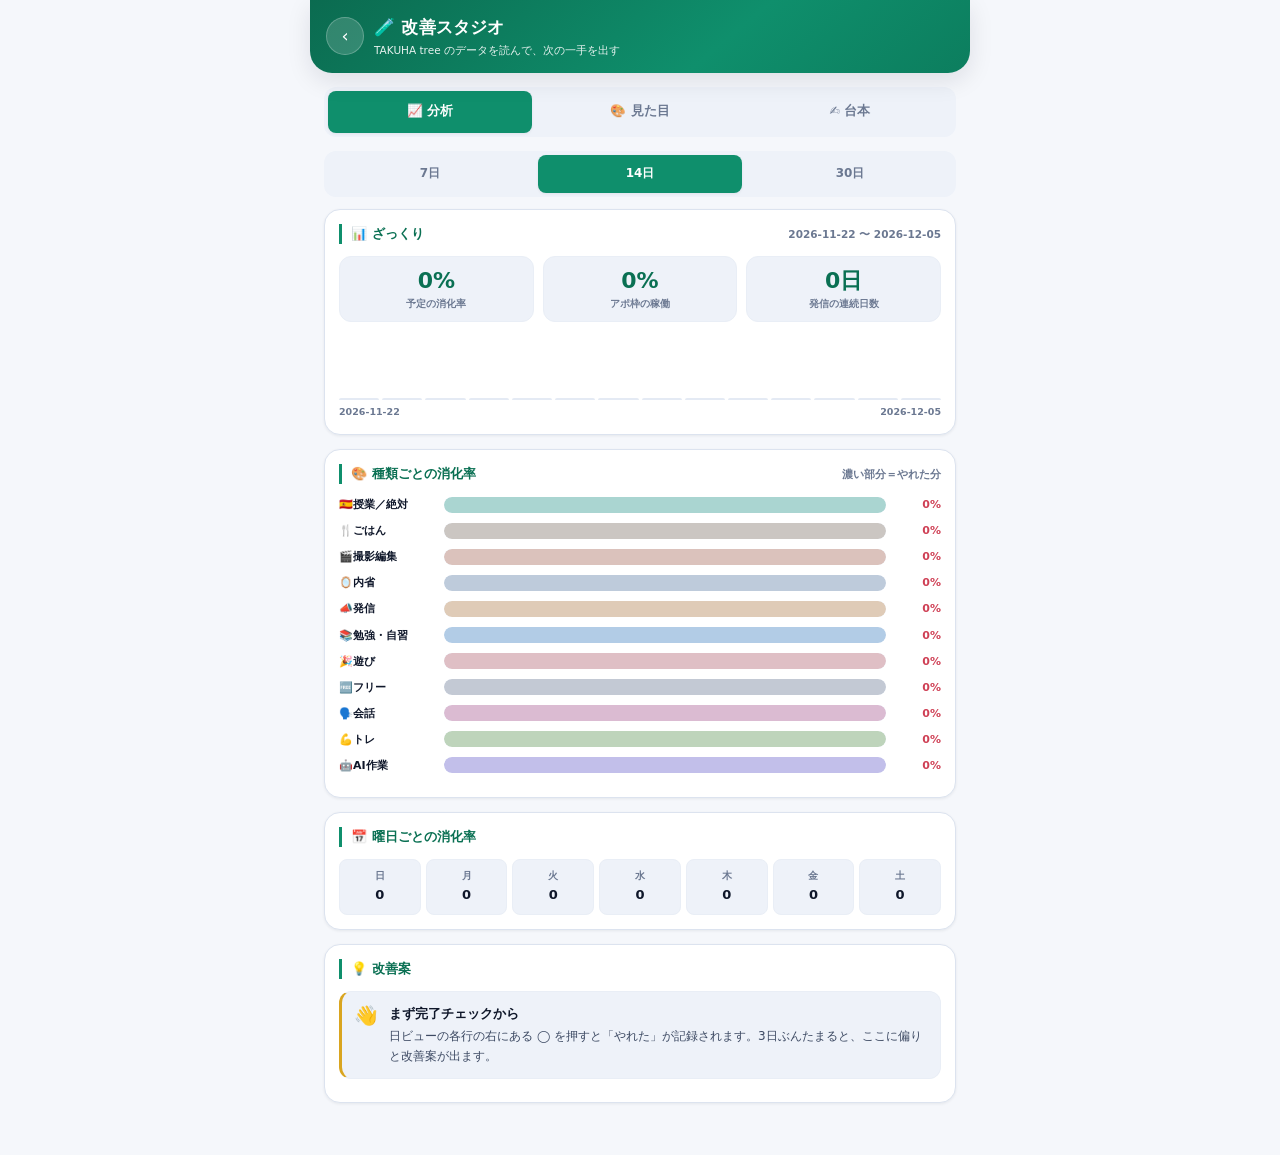
==== studio/index.html @ 6a816a28 "feat: TAKUHA tree を刷新し、改善スタジオを追加 見た目を今風にするのと合わせて、動いていなかった機能と、 以前からあった並び順のバグを直した。  本体: - ライト/ダーク自動切替 " ====
<!DOCTYPE html>
<html lang="ja">
<head>
<meta charset="UTF-8">
<meta name="viewport" content="width=device-width, initial-scale=1, viewport-fit=cover">
<meta name="theme-color" content="#0a0e17" media="(prefers-color-scheme:dark)">
<meta name="theme-color" content="#f6f8fb" media="(prefers-color-scheme:light)">
<meta name="apple-mobile-web-app-capable" content="yes">
<meta name="mobile-web-app-capable" content="yes">
<meta name="apple-mobile-web-app-title" content="tree Studio">
<link rel="apple-touch-icon" href="../icons/icon-180.png">
<link rel="icon" type="image/png" sizes="192x192" href="../icons/icon-192.png">
<title>改善スタジオ ｜ TAKUHA tree</title>
<link rel="stylesheet" href="../theme.css">
<style>
  .topbar{position:sticky;top:0;z-index:30;overflow:hidden;color:#fff;
    background:linear-gradient(140deg,var(--brand-deep) 0%,var(--brand) 62%,var(--brand-ink) 130%);
    padding:calc(var(--safe-t) + 14px) 16px 14px;
    border-bottom-left-radius:var(--r-xl);border-bottom-right-radius:var(--r-xl);
    box-shadow:var(--shadow-m)}
  .topbar .row{display:flex;align-items:center;gap:10px}
  .back{width:38px;height:38px;border-radius:var(--r-full);background:rgba(255,255,255,.16);
    border:1px solid rgba(255,255,255,.24);color:#fff;font-size:18px;text-decoration:none;
    display:flex;align-items:center;justify-content:center;flex:0 0 auto}
  .topbar h1{font-size:17px;font-weight:800;letter-spacing:.2px}
  .topbar .sub{font-size:10.5px;opacity:.9;margin-top:2px}

  .tabs{display:flex;gap:6px;background:var(--surface-2);padding:4px;border-radius:var(--r-md);
    margin:14px 14px 0}
  .tabs button{flex:1;height:42px;border-radius:var(--r-sm);color:var(--mut);
    font-size:12.5px;font-weight:800;transition:.15s var(--ease)}
  .tabs button.on{background:var(--brand);color:var(--brand-on);box-shadow:var(--shadow-s)}

  .pane{display:none;padding:14px}
  .pane.on{display:block;animation:fade .24s var(--ease)}
  @keyframes fade{from{opacity:0;transform:translateY(8px)}to{opacity:1;transform:none}}

  .card{background:var(--surface);border:1px solid var(--line);border-radius:var(--r-lg);
    padding:14px;margin-bottom:14px;box-shadow:var(--shadow-s)}
  .card h2{font-size:13px;color:var(--brand-ink);font-weight:800;display:flex;align-items:center;gap:7px;
    border-left:3px solid var(--brand);padding-left:9px;margin-bottom:12px}
  .card h2 .badge{margin-left:auto;font-size:10.5px;font-weight:700;color:var(--mut)}

  .seg{display:flex;gap:6px;background:var(--surface-2);padding:4px;border-radius:var(--r-md);margin-bottom:12px}
  .seg button{flex:1;height:38px;border-radius:var(--r-sm);color:var(--mut);font-size:12px;font-weight:800}
  .seg button.on{background:var(--brand);color:var(--brand-on);box-shadow:var(--shadow-s)}

  .kpis{display:grid;grid-template-columns:repeat(3,1fr);gap:9px}
  .kpi{background:var(--surface-2);border:1px solid var(--line-soft);border-radius:var(--r-md);
    padding:11px 9px;text-align:center}
  .kpi .v{font-size:22px;font-weight:800;color:var(--brand-ink);font-variant-numeric:tabular-nums;line-height:1.2}
  .kpi .l{font-size:9.5px;color:var(--mut);font-weight:700;margin-top:3px;line-height:1.4}

  .barrow{display:flex;align-items:center;gap:9px;margin-bottom:9px}
  .barrow .nm{flex:0 0 96px;font-size:11px;font-weight:800;white-space:nowrap;
    overflow:hidden;text-overflow:ellipsis}
  .barrow .tr{flex:1;height:16px;border-radius:var(--r-full);background:var(--surface-3);
    overflow:hidden;position:relative;min-width:0}
  .barrow .pl{position:absolute;inset:0;border-radius:var(--r-full);opacity:.28}
  .barrow .dn{position:absolute;left:0;top:0;bottom:0;border-radius:var(--r-full)}
  .barrow .pc{flex:0 0 46px;text-align:right;font-size:11px;font-weight:800;
    font-variant-numeric:tabular-nums;color:var(--ink-2)}
  .barrow.low .pc{color:var(--jp)}

  .spark{display:flex;align-items:flex-end;gap:3px;height:74px;margin-top:4px}
  .spark .col{flex:1;min-width:0;display:flex;flex-direction:column;justify-content:flex-end;height:100%}
  .spark .bar{width:100%;border-radius:3px 3px 0 0;background:var(--brand);min-height:2px}
  .spark .bar.zero{background:var(--surface-3)}
  .sparklab{display:flex;justify-content:space-between;font-size:9.5px;color:var(--mut);
    font-weight:700;margin-top:5px}

  .wdgrid{display:grid;grid-template-columns:repeat(7,1fr);gap:5px;text-align:center}
  .wdgrid .c{background:var(--surface-2);border:1px solid var(--line-soft);
    border-radius:var(--r-sm);padding:8px 2px}
  .wdgrid .c .d{font-size:10px;color:var(--mut);font-weight:800}
  .wdgrid .c .p{font-size:13px;font-weight:800;font-variant-numeric:tabular-nums;margin-top:2px}
  .wdgrid .c.low .p{color:var(--jp)}
  .wdgrid .c.hi .p{color:var(--brand-ink)}

  .sug{display:flex;gap:11px;padding:12px;border-radius:var(--r-md);background:var(--surface-2);
    border:1px solid var(--line-soft);margin-bottom:9px;border-left:3px solid var(--mut)}
  .sug.warn{border-left-color:var(--jp)}
  .sug.good{border-left-color:var(--brand)}
  .sug.info{border-left-color:var(--warn-line)}
  .sug .si{font-size:19px;line-height:1.2;flex:0 0 auto}
  .sug .st{display:block;font-size:13px;font-weight:800;margin-bottom:3px}
  .sug .sb{display:block;font-size:12px;color:var(--ink-2);line-height:1.65}

  .empty{text-align:center;color:var(--mut);font-size:12.5px;padding:26px 10px;line-height:1.9}

  .swatches{display:grid;grid-template-columns:repeat(3,1fr);gap:9px}
  .sw{border:1.5px solid var(--line);border-radius:var(--r-md);padding:10px 8px;
    background:var(--surface-2);text-align:center;transition:.14s var(--ease)}
  .sw.on{border-color:var(--brand);box-shadow:0 0 0 2px color-mix(in srgb,var(--brand) 35%,transparent)}
  .sw .dots{display:flex;justify-content:center;gap:4px;margin-bottom:7px}
  .sw .dot{width:15px;height:15px;border-radius:var(--r-full)}
  .sw .nm{font-size:10.5px;font-weight:800;color:var(--ink-2)}

  .pv{border:1px solid var(--line);border-radius:var(--r-md);overflow:hidden;background:var(--bg)}
  .pv .pvtop{padding:12px 13px;color:#fff;
    background:linear-gradient(140deg,var(--brand-deep) 0%,var(--brand) 62%,var(--brand-ink) 130%)}
  .pv .pvtop b{font-size:13px;font-weight:800}
  .pv .pvtop span{display:block;font-size:9.5px;opacity:.9;margin-top:2px}
  .pv .pvbody{padding:11px 13px;display:flex;gap:8px;align-items:center}
  .pv .pvcell{flex:1;background:var(--surface);border:1px solid var(--brand);
    border-radius:var(--r-sm);padding:7px;font-size:10px;font-weight:800}
  .pv .pvbtn{background:var(--brand);color:var(--brand-on);border-radius:var(--r-sm);
    padding:8px 13px;font-size:11.5px;font-weight:800}
  .pv .pvnav{display:flex;border-top:1px solid var(--line);background:var(--surface)}
  .pv .pvnav span{flex:1;text-align:center;padding:8px 0;font-size:9.5px;font-weight:800;color:var(--mut)}
  .pv .pvnav span.on{color:var(--brand-ink)}

  .field{width:100%;height:46px;border:1px solid var(--line);border-radius:var(--r-md);
    padding:0 11px;background:var(--surface-2);color:var(--ink)}
  textarea.field{height:88px;padding:11px;resize:vertical;line-height:1.65;font-size:15px}
  .fldlab{font-size:11px;color:var(--mut);font-weight:700;margin-bottom:5px;display:block}
  .frmrow{display:flex;gap:9px;flex-wrap:wrap;margin-bottom:11px}
  .frmrow>*{flex:1;min-width:130px}

  .btn{height:46px;border-radius:var(--r-md);font-size:13px;font-weight:800;
    background:var(--surface-2);border:1px solid var(--line);color:var(--ink-2);padding:0 16px}
  .btn.primary{background:var(--brand);color:var(--brand-on);border-color:var(--brand);box-shadow:var(--shadow-s)}
  .btnrow{display:flex;gap:9px;flex-wrap:wrap}
  .btnrow .btn{flex:1;min-width:120px}

  .out{background:var(--surface-2);border:1px solid var(--line-soft);border-radius:var(--r-md);
    padding:13px;font-size:13px;line-height:1.85;white-space:pre-wrap;word-break:break-word;
    -webkit-user-select:text;user-select:text;margin-bottom:10px}
  .outlab{font-size:10px;font-weight:800;color:var(--brand-ink);letter-spacing:.5px;margin-bottom:5px}

  .toast{position:fixed;left:50%;transform:translateX(-50%) translateY(20px);
    bottom:calc(var(--safe-b) + 22px);z-index:80;
    background:var(--surface-3);color:var(--ink);border:1px solid var(--line);
    padding:11px 18px;border-radius:var(--r-full);font-size:12.5px;font-weight:800;
    box-shadow:var(--shadow-m);opacity:0;pointer-events:none;transition:.26s var(--ease);max-width:90vw}
  .toast.show{opacity:1;transform:translateX(-50%) translateY(0)}
</style>
</head>
<body>
<div class="app" style="padding-bottom:calc(var(--safe-b) + 24px)">

  <header class="topbar">
    <div class="row">
      <a class="back" href="../" aria-label="カレンダーに戻る">‹</a>
      <div>
        <h1>🧪 改善スタジオ</h1>
        <div class="sub">TAKUHA tree のデータを読んで、次の一手を出す</div>
      </div>
    </div>
  </header>

  <div class="tabs" role="tablist">
    <button class="on" id="t-an" onclick="showPane('an')">📈 分析</button>
    <button id="t-lk" onclick="showPane('lk')">🎨 見た目</button>
    <button id="t-sc" onclick="showPane('sc')">✍️ 台本</button>
  </div>

  <!-- ============ 分析 ============ -->
  <section class="pane on" id="p-an">
    <div class="seg" role="group" aria-label="集計期間">
      <button id="pd-7" onclick="setPeriod(7)">7日</button>
      <button class="on" id="pd-14" onclick="setPeriod(14)">14日</button>
      <button id="pd-30" onclick="setPeriod(30)">30日</button>
    </div>

    <div class="card">
      <h2>📊 ざっくり<span class="badge" id="anRange"></span></h2>
      <div class="kpis">
        <div class="kpi"><div class="v" id="kRate">–</div><div class="l">予定の消化率</div></div>
        <div class="kpi"><div class="v" id="kApo">–</div><div class="l">アポ枠の稼働</div></div>
        <div class="kpi"><div class="v" id="kStreak">–</div><div class="l">発信の連続日数</div></div>
      </div>
      <div class="spark" id="spark"></div>
      <div class="sparklab"><span id="sparkA"></span><span id="sparkB"></span></div>
    </div>

    <div class="card">
      <h2>🎨 種類ごとの消化率<span class="badge">濃い部分＝やれた分</span></h2>
      <div id="catBars"></div>
    </div>

    <div class="card">
      <h2>📅 曜日ごとの消化率</h2>
      <div class="wdgrid" id="wdGrid"></div>
    </div>

    <div class="card">
      <h2>💡 改善案</h2>
      <div id="sugs"></div>
    </div>
  </section>

  <!-- ============ 見た目 ============ -->
  <section class="pane" id="p-lk">
    <div class="card">
      <h2>🌗 明るさ</h2>
      <div class="seg" role="group" aria-label="テーマ">
        <button id="th-auto" onclick="pickTheme('auto')">🌗 自動</button>
        <button id="th-light" onclick="pickTheme('light')">☀️ ライト</button>
        <button id="th-dark" onclick="pickTheme('dark')">🌙 ダーク</button>
      </div>
      <div class="empty" style="padding:2px 0 0;text-align:left">「自動」は端末の設定に合わせます。</div>
    </div>

    <div class="card">
      <h2>🎨 アクセント色</h2>
      <div class="swatches" id="swatches"></div>
    </div>

    <div class="card">
      <h2>👀 プレビュー<span class="badge">保存はすぐ反映</span></h2>
      <div class="pv">
        <div class="pvtop"><b>🌳 TAKUHA tree</b><span>🇬🇹⇄🇯🇵 15h ／ 今の色の見え方</span></div>
        <div class="pvbody">
          <div class="pvcell">15<br><span style="color:var(--mut);font-weight:700">🇪🇸授業</span></div>
          <div class="pvcell" style="border-color:var(--line)">16<br><span style="color:var(--mut);font-weight:700">📚自習</span></div>
          <span class="pvbtn">Hoy 今日</span>
        </div>
        <div class="pvnav"><span class="on">📅 月</span><span>📋 日</span><span>📰 Feed</span><span>🔄 Zona</span></div>
      </div>
    </div>
  </section>

  <!-- ============ 台本 ============ -->
  <section class="pane" id="p-sc">
    <div class="card">
      <h2>🗓️ どの日のこと？</h2>
      <div class="frmrow">
        <div><label class="fldlab" for="scDate">日付</label><input class="field" type="date" id="scDate"></div>
        <div><label class="fldlab" for="scArr">グアテマラ入りした日（任意）</label><input class="field" type="date" id="scArr"></div>
      </div>
      <label class="fldlab" for="scMemo">その日あったこと・言いたいこと（任意）</label>
      <textarea class="field" id="scMemo" placeholder="例: 市場で値切れた／先生に発音褒められた／雨で予定が全部ずれた"></textarea>
      <div class="btnrow" style="margin-top:11px">
        <button class="btn primary" onclick="genScript()">✍️ 台本をつくる</button>
        <button class="btn" onclick="genScript(true)">🔀 別の案</button>
      </div>
    </div>
    <div id="scOut"></div>
  </section>

</div>

<div class="toast" id="toast" role="status" aria-live="polite"></div>

<script src="../app-core.js"></script>
<script>
/* ============================================================
   共通
   ============================================================ */
let toastT=null;
function toast(m){const el=document.getElementById('toast');el.textContent=m;el.classList.add('show');
  clearTimeout(toastT);toastT=setTimeout(()=>el.classList.remove('show'),2200);}
function save(){if(!saveDB())toast('保存できませんでした');}
function showPane(p){
  ['an','lk','sc'].forEach(k=>{
    document.getElementById('p-'+k).classList.toggle('on',k===p);
    document.getElementById('t-'+k).classList.toggle('on',k===p);
  });
  window.scrollTo(0,0);
}

/* ============================================================
   分析
   ============================================================ */
/* いつもの時間割は終了時刻を持たない行があるので、次の行までを長さとみなす。
   最後の行だけは 60 分扱い（就寝行なので中身に影響しない）。 */
function rowsFor(ds){
  const out=[];
  const tl=timeline(dayType(ds));
  tl.forEach((r,i)=>{
    const nx=tl[i+1];
    const dur=r.e?(r.e-r.g):(nx?Math.min(Math.max(nx.g-r.g,0),120):60);
    out.push({dur,cat:r.cat,k:'r'+r.g});
  });
  (DB.events[ds]||[]).forEach(e=>out.push({dur:e.dur||30,cat:e.cat||'free',k:'e'+e.id}));
  const bk=DB.appts[ds]||{};
  Object.keys(bk).forEach(i=>{if(APO[i])out.push({dur:30,cat:'apo',k:'a'+i});});
  return out;
}
let PERIOD=14;
function setPeriod(n){
  PERIOD=n;
  [7,14,30].forEach(k=>document.getElementById('pd-'+k).classList.toggle('on',k===n));
  renderAnalysis();
}
function analyze(nDays){
  const today=todayStr();
  const st={days:nDays,rows:0,done:0,cat:{},wd:Array.from({length:7},()=>({rows:0,done:0})),
    apoBooked:0,apoSlots:0,perDay:[],from:addDays(today,-(nDays-1)),to:today};
  for(let i=nDays-1;i>=0;i--){
    const ds=addDays(today,-i);
    const rows=rowsFor(ds), dn=DB.done[ds]||{};
    let d=0;
    rows.forEach(r=>{
      const ok=!!dn[r.k];
      st.rows++;if(ok){st.done++;d++;}
      const c=st.cat[r.cat]||(st.cat[r.cat]={rows:0,done:0,min:0,doneMin:0});
      c.rows++;c.min+=r.dur;if(ok){c.done++;c.doneMin+=r.dur;}
      const w=st.wd[dow(ds)];w.rows++;if(ok)w.done++;
    });
    st.apoSlots+=APO.length;
    st.apoBooked+=Object.keys(DB.appts[ds]||{}).length;
    st.perDay.push({ds,total:rows.length,done:d});
  }
  return st;
}
/* 発信(sns)の行を1つでも消化した日が、今日から何日続いているか */
function snsStreak(){
  let n=0;
  for(let i=0;i<120;i++){
    const ds=addDays(todayStr(),-i);
    const dn=DB.done[ds]||{};
    const hit=rowsFor(ds).filter(r=>r.cat==='sns').some(r=>dn[r.k]);
    if(hit){n++;continue;}
    if(i===0)continue;   /* 今日はまだ途中。未達でも連続は切らない */
    break;
  }
  return n;
}
const CAT_TIP={
  study:'枠が大きいほど飛びやすい。1回30分に割って、授業の直後のカフェに寄せると乗りやすい。',
  film :'撮影と編集を同じ日に詰めると重い。撮りだめの日と編集の日を分けて、編集は1本ずつ。',
  sns  :'朝の投稿が飛ぶなら、前夜のうちに予約投稿まで済ませてしまう。',
  train:'朝のトレが飛ぶなら、授業のあとの散歩に振り替える。ゼロの日を作らないほうが優先。',
  talk :'相手が決まっていない会話は飛ぶ。前日にアポを1本入れておく。',
  self :'5分の振り返りは寝る直前より、夜リールを出した直後に寄せると続く。',
  meal :'自炊が飛ぶなら週末にまとめて仕込む。vlog のネタも同時に撮れる。',
  free :'フリーが消えているのは他が押している合図。予定を減らす側で調整する。',
  work :'日本時間の仕事は相手都合。20:00の枠を前に倒せないか見直す。',
  ai   :'AI作業は細切れだと進まない。週末に寄せてまとめて。',
  play :'遊びが飛ぶと燃え尽きる。土日のどちらかは予定を空ける。',
  fix  :'授業を落としているなら、削るべきは他のほう。ここは最後に守る。',
  apo  :'アポが流れているなら、確認の連絡を前日に固定する。',
};
function suggest(st){
  const out=[];
  if(st.done===0){
    out.push({tone:'info',i:'👋',t:'まず完了チェックから',
      b:'日ビューの各行の右にある ◯ を押すと「やれた」が記録されます。3日ぶんたまると、ここに偏りと改善案が出ます。'});
    return out;
  }
  const rate=st.done/st.rows;
  if(rate<.4)out.push({tone:'warn',i:'📉',t:`消化率 ${Math.round(rate*100)}% — 予定を立てすぎ`,
    b:'できなかった予定が多いと、計画そのものを見なくなります。1日の行を2〜3本減らして、確実に埋まる形まで落とすほうが結果的に進みます。'});
  else if(rate>.88)out.push({tone:'good',i:'🚀',t:`消化率 ${Math.round(rate*100)}% — 余力あり`,
    b:'ほぼ計画どおり動けています。負荷を1段上げるか、遊び・休みの枠を増やして燃え尽きを避けるか、どちらかを意図的に選ぶタイミング。'});

  /* 消化率の低いカテゴリ。数回しか出ていない種類で決めつけないよう、
     期間の長さに応じた最低サンプル数を要求する（14日なら7回以上）。 */
  const minN=Math.max(4,Math.round(st.days/2));
  const cats=Object.entries(st.cat).filter(([,c])=>c.rows>=minN)
    .map(([k,c])=>({k,r:c.done/c.rows,rows:c.rows,min:c.min}));
  cats.sort((a,b)=>a.r-b.r);
  const worst=cats[0];
  if(worst&&worst.r<.6){const c=catOf(worst.k);
    out.push({tone:'warn',i:c.e,t:`${c.n} が ${Math.round(worst.r*100)}% しか消化できていない`,
      b:(CAT_TIP[worst.k]||'枠の大きさか時間帯を疑う。')+`（${st.days}日で ${worst.rows} 回中 ${st.cat[worst.k].done} 回）`});}
  const best=cats[cats.length-1];
  if(best&&best.r>=.85&&best!==worst){const c=catOf(best.k);
    out.push({tone:'good',i:c.e,t:`${c.n} は安定して回っている`,
      b:'ここは崩さない。他を削るときも、この枠は最後まで残すほうがリズムが保てます。'});}

  /* 発信は続いているのに編集が追いつかない、という詰まり方 */
  const sns=st.cat.sns,film=st.cat.film;
  if(sns&&film&&sns.rows>=3&&film.rows>=3){
    const rs=sns.done/sns.rows, rf=film.done/film.rows;
    if(rs-rf>.25)out.push({tone:'info',i:'🎬',t:'発信は続いているが、編集が追いついていない',
      b:'投稿の消化率が編集を大きく上回っています。在庫が尽きると急に止まるので、週に1日「撮りだめだけの日」を作っておくと切れません。'});
  }

  /* アポ枠 */
  const ar=st.apoSlots?st.apoBooked/st.apoSlots:0;
  if(ar<.2)out.push({tone:'info',i:'🤝',t:`アポ枠の稼働 ${Math.round(ar*100)}%（${st.apoBooked}/${st.apoSlots}）`,
    b:'空き枠が多いので、枠を6→3に減らして「この時間だけ空いてます」と出すほうが埋まりやすい。空けた分は発信か編集に回せます。'});
  else if(ar>.7)out.push({tone:'good',i:'🤝',t:`アポ枠の稼働 ${Math.round(ar*100)}% — ほぼ満席`,
    b:'埋まりきっています。枠を増やすか単価を上げるか、どちらかを検討する時期。'});

  /* 曜日の落ち込み */
  const wds=st.wd.map((w,i)=>({i,r:w.rows?w.done/w.rows:null,rows:w.rows})).filter(w=>w.r!==null&&w.rows>=3);
  if(wds.length>=4){
    const avg=wds.reduce((s,w)=>s+w.r,0)/wds.length;
    const lo=wds.slice().sort((a,b)=>a.r-b.r)[0];
    if(avg-lo.r>.2)out.push({tone:'warn',i:'📅',t:`${WKJ[lo.i]}曜が落ちている（${Math.round(lo.r*100)}%／平均 ${Math.round(avg*100)}%）`,
      b:`${WKJ[lo.i]}曜だけ別の予定が入りがちなのかも。この曜日はいつもの時間割を薄くして、余白を先に確保しておくと崩れません。`});
  }

  if(out.length===1&&out[0].tone==='good')out.push({tone:'info',i:'🪞',t:'次に見るなら',
    b:'期間を30日に伸ばすと、曜日ごとの癖が見えてきます。'});
  return out;
}
function renderAnalysis(){
  const st=analyze(PERIOD);
  document.getElementById('anRange').textContent=`${st.from} 〜 ${st.to}`;
  const rate=st.rows?st.done/st.rows:0;
  document.getElementById('kRate').textContent=st.rows?Math.round(rate*100)+'%':'–';
  document.getElementById('kApo').textContent=st.apoSlots?Math.round(st.apoBooked/st.apoSlots*100)+'%':'–';
  const stk=snsStreak();
  document.getElementById('kStreak').textContent=stk?stk+'日':'0日';

  /* 日ごとの消化率 */
  const sp=document.getElementById('spark');
  sp.innerHTML=st.perDay.map(d=>{
    const p=d.total?Math.round(d.done/d.total*100):0;
    return `<div class="col" title="${d.ds} ${d.done}/${d.total}">
      <div class="bar${p===0?' zero':''}" style="height:${Math.max(p,2)}%"></div></div>`;}).join('');
  document.getElementById('sparkA').textContent=st.from;
  document.getElementById('sparkB').textContent=st.to;

  /* カテゴリ別 */
  const cats=Object.entries(st.cat).map(([k,c])=>({k,c,r:c.rows?c.done/c.rows:0}))
    .sort((a,b)=>b.c.min-a.c.min);
  const el=document.getElementById('catBars');
  el.innerHTML=cats.length?cats.map(({k,c,r})=>{
    const col=catOf(k);const pct=Math.round(r*100);
    return `<div class="barrow${pct<50?' low':''}">
      <span class="nm">${col.e}${col.n}</span>
      <span class="tr"><span class="pl" style="background:${col.bar}"></span>
        <span class="dn" style="background:${col.bar};width:${pct}%"></span></span>
      <span class="pc">${pct}%</span></div>`;}).join('')
    :'<div class="empty">まだ集計できるデータがありません。</div>';

  /* 曜日別 */
  const wg=document.getElementById('wdGrid');
  const rs=st.wd.map(w=>w.rows?w.done/w.rows:null);
  const valid=rs.filter(v=>v!==null);
  const avg=valid.length?valid.reduce((a,b)=>a+b,0)/valid.length:0;
  wg.innerHTML=st.wd.map((w,i)=>{
    const r=rs[i];
    const cls=r===null?'':(r<avg-.12?'low':r>avg+.12?'hi':'');
    return `<div class="c ${cls}"><div class="d">${WKJ[i]}</div>
      <div class="p">${r===null?'–':Math.round(r*100)}</div></div>`;}).join('');

  /* 改善案 */
  document.getElementById('sugs').innerHTML=suggest(st).map(s=>
    `<div class="sug ${s.tone}"><span class="si">${s.i}</span>
      <span><span class="st">${esc(s.t)}</span><span class="sb">${esc(s.b)}</span></span></div>`).join('');
}

/* ============================================================
   見た目
   ============================================================ */
function syncLook(){
  const t=DB.prefs.theme||'auto';
  ['auto','light','dark'].forEach(k=>document.getElementById('th-'+k).classList.toggle('on',k===t));
  const mode=resolvedTheme();
  document.getElementById('swatches').innerHTML=Object.entries(ACCENTS).map(([k,a])=>{
    const c=a[mode];
    return `<button type="button" class="sw${k===DB.prefs.accent?' on':''}" onclick="pickAccent('${k}')"
      aria-pressed="${k===DB.prefs.accent}">
      <span class="dots"><span class="dot" style="background:${c.d}"></span>
        <span class="dot" style="background:${c.b}"></span>
        <span class="dot" style="background:${c.i}"></span></span>
      <span class="nm">${a.n}</span></button>`;}).join('');
}
function pickTheme(t){DB.prefs.theme=t;save();applyAppearance();syncLook();}
function pickAccent(k){DB.prefs.accent=k;save();applyAppearance();syncLook();toast('色を変えました');}

/* ============================================================
   台本
   ============================================================ */
const HOOKS=[
  d=>d.nth?`グアテマラ${d.nth}日目、${d.high}`:`${d.wk}曜のグアテマラ、${d.high}`,
  d=>`日本と15時間ズレた生活、${d.md}はこんな1日`,
  d=>d.nth?`スペイン語ゼロから${d.nth}日目の${d.wk}曜がこれ`:`スペイン語ゼロからの${d.wk}曜がこれ`,
  d=>`海外移住した日本人の、ふつうの${d.wk}曜`,
  d=>`朝${d.first}に始まって、夜は日本の仕事。${d.md}の全部`,
];
const CAPS=[
  d=>`${d.high}。\n\n${d.memo||'できた日もできない日も、とりあえず出す。'}\n\n現地${d.gtSpan}／日本時間だと${d.jpSpan}。${d.typeName}の日。`,
  d=>`${d.md}の記録。\n${d.bullets}\n\n${d.memo||'続けてると、できなかった日も記録になる。'}`,
  d=>`${d.memo||d.high}\n\nグアテマラは日本より15時間おそい。こっちの朝が、日本の夜。\n${d.typeName}。`,
];
const CAPS_ES=[
  d=>`Un ${d.wkEs} cualquiera en Guatemala.\n${d.highEs}\n\nJapón va 15 horas adelante — mi mañana es su noche.`,
  d=>`Así fue mi día: ${d.highEs}\n\nAprendiendo español desde cero, un día a la vez.`,
  d=>`Rutina de hoy en Guatemala 🇬🇹\n${d.highEs}\n\n¿Ustedes cómo empiezan el día?`,
];
const TAGS_BASE=['#グアテマラ','#海外移住','#スペイン語学習','#中南米','#移住生活','#Guatemala','#aprenderespañol','#vidaenguatemala'];
const TAGS_BY_CAT={
  study:['#語学学習','#スペイン語'],film:['#vlog','#撮影'],train:['#筋トレ','#朝活'],
  talk:['#会話練習','#アウトプット'],play:['#観光','#サルサ'],meal:['#自炊','#海外ごはん'],
  work:['#リモートワーク','#時差'],sns:['#発信'],self:['#振り返り'],ai:['#AI活用'],
};
let variant=0;
const WK_ES=['domingo','lunes','martes','miércoles','jueves','viernes','sábado'];
const hasJa=s=>/[぀-ヿ一-龯]/.test(s);
/* 「🎬 編集＋西語字幕 ／ Edición」から日本語側・スペイン語側をそれぞれ取り出す。
   先頭の絵文字は落とす（カット一覧では種類の絵文字を別に出すため）。 */
const clean=s=>String(s).split('／')[0].replace(/^[^\p{L}\p{N}]*/u,'').trim();
const cleanEs=s=>{
  const p=String(s).split('／');
  if(p[1])return p[1].replace(/^[^\p{L}\p{N}]*/u,'').trim();
  const c=clean(p[0]);
  return hasJa(c)?'':c;          /* 日本語しかない予定名はスペイン語文に混ぜない */
};
function scriptData(ds,memo,arrival){
  const type=dayType(ds), rows=timeline(type);
  const [y,mo,d]=ds.split('-').map(Number);
  /* その日らしい行だけ拾う（ごはん・フリー・就寝は絵にならないので後回し）。
     アポはお客さんの名前が入るので、公開する台本には出さない。 */
  const pri=['talk','play','film','study','train','sns','fix','ai','work'];
  const picked=[];
  (DB.events[ds]||[]).forEach(e=>picked.push({t:e.title,cat:e.cat||'free',g:e.gt}));
  pri.forEach(c=>rows.filter(r=>r.cat===c).forEach(r=>picked.push({t:r.t,cat:r.cat,g:r.g})));
  const uniq=[];const seen=new Set();
  picked.forEach(p=>{const key=p.cat+'@'+p.g;if(!seen.has(key)){seen.add(key);uniq.push(p);}});
  const cuts=uniq.slice(0,5)
    .map(p=>({...p,ct:clean(p.t),ce:cleanEs(p.t)}))
    .sort((a,b)=>a.g-b.g);
  const high=cuts.length?cuts[0].ct:'とくべつなことはない1日';
  const highEs=(cuts.find(c=>c.ce)||{}).ce||'un día normal por aquí';
  const first=rows.length?m2hm(rows[0].g):'6:00';
  const last=rows.length?m2hm(rows[rows.length-1].g):'23:00';
  const nth=arrival?daysBetween(arrival,ds)+1:0;
  return {
    ds,md:`${mo}/${d}`,wk:WKJ[dow(ds)],wkEs:WK_ES[dow(ds)],
    nth:nth>0?nth:0,
    typeName:DAYTYPE_NAME[type],high,highEs,
    first,gtSpan:`${first}〜${last}`,jpSpan:`${m2hm(gt2jp(rows.length?rows[0].g:360))}〜${m2hm(gt2jp(rows.length?rows[rows.length-1].g:1380))}`,
    memo:memo.trim(),cuts,
    bullets:cuts.map(c=>`・${m2hm(c.g)} ${c.ct}`).join('\n'),
  };
}
function genScript(next){
  if(next)variant++;
  const ds=document.getElementById('scDate').value||todayStr();
  const arr=document.getElementById('scArr').value;
  const memo=document.getElementById('scMemo').value;
  if(arr!==(DB.prefs.arrival||'')){DB.prefs.arrival=arr;save();}
  const d=scriptData(ds,memo,arr);
  const hook=HOOKS[variant%HOOKS.length](d);
  const cap=CAPS[variant%CAPS.length](d);
  const es=CAPS_ES[variant%CAPS_ES.length](d);
  const tags=[...new Set([...TAGS_BASE,...d.cuts.flatMap(c=>TAGS_BY_CAT[c.cat]||[])])].join(' ');
  const cutList=d.cuts.length
    ? d.cuts.map((c,i)=>
        `${i+1}. [${m2hm(c.g)} 現地 / JP ${m2hm(gt2jp(c.g))}] ${catOf(c.cat).e} ${c.ct}`).join('\n')
    : 'この日はまだ予定が入っていません。カレンダー側で予定を足すと、構成もそれに合わせて出ます。';
  const full=`【フック】${hook}\n\n【構成】\n${cutList}\n\n【キャプション】\n${cap}\n\n【スペイン語】\n${es}\n\n${tags}`;
  document.getElementById('scOut').innerHTML=`
    <div class="card">
      <h2>🎣 フック（最初の1秒）<span class="badge">${d.md} (${d.wk})</span></h2>
      <div class="out">${esc(hook)}</div>
      <div class="outlab">構成（${d.cuts.length}カット）</div>
      <div class="out">${esc(cutList)}</div>
    </div>
    <div class="card">
      <h2>✍️ キャプション</h2>
      <div class="outlab">日本語</div><div class="out">${esc(cap)}</div>
      <div class="outlab">ESPAÑOL</div><div class="out">${esc(es)}</div>
      <div class="outlab">ハッシュタグ</div><div class="out">${esc(tags)}</div>
      <div class="btnrow">
        <button class="btn primary" onclick='copyAll()'>📋 まとめてコピー</button>
        <button class="btn" onclick="genScript(true)">🔀 別の案</button>
      </div>
    </div>
    <div class="empty" style="text-align:left">
      文面はその日の時間割から組んだ下書きです。出す前に自分の言葉に直してください。
    </div>`;
  window.__full=full;
}
function copyAll(){
  const t=window.__full||'';
  const done=()=>toast('コピーしました');
  if(navigator.clipboard&&navigator.clipboard.writeText){
    navigator.clipboard.writeText(t).then(done).catch(()=>fallbackCopy(t,done));
  }else fallbackCopy(t,done);
}
function fallbackCopy(t,done){
  const ta=document.createElement('textarea');
  ta.value=t;ta.style.position='fixed';ta.style.opacity='0';
  document.body.appendChild(ta);ta.select();
  try{document.execCommand('copy');done();}catch(_){toast('コピーできませんでした');}
  document.body.removeChild(ta);
}

/* ============================================================
   init
   ============================================================ */
applyAppearance();
document.getElementById('scDate').value=todayStr();
if(DB.prefs.arrival)document.getElementById('scArr').value=DB.prefs.arrival;
renderAnalysis();syncLook();
/* 本体タブで予定を足したら、こちらの集計も追従させる */
addEventListener('storage',e=>{if(e.key===KEY){reloadDB();applyAppearance();renderAnalysis();syncLook();}});
</script>
</body>
</html>
---- theme.css ----
/* ============================================================
   TAKUHA tree — design tokens & base
   本体と改善スタジオが共有する。色を変えるならここ1か所。
   ============================================================ */
/* ============================================================
   design tokens
   ============================================================ */
:root{
  /* dark = default */
  --bg:#0a0e17; --surface:#141b2c; --surface-2:#1b2439; --surface-3:#222c45;
  --line:#25304a; --line-soft:#1d2740;
  --ink:#e9eefc; --ink-2:#b6c1da; --mut:#7c89a9;
  --brand:#22b085; --brand-ink:#5ee0b4; --brand-on:#04241c; --brand-deep:#0d4f42;
  --jp:#ff8a8a; --sun:#ff9a9a; --sat:#84b8ff;
  --warn-ink:#e8c98a; --warn-bg:#33290f; --warn-line:#c99a2e;
  --ok-bg:#0f3a2e;
  --shadow-s:0 2px 8px rgba(0,0,0,.28);
  --shadow-m:0 10px 28px rgba(0,0,0,.38);
  --shadow-l:0 -8px 32px rgba(0,0,0,.45);
  --scrim:rgba(4,7,13,.66);
  --nav-bg:rgba(14,20,34,.82);
  --rt-a-ink:#7fe6c4; --rt-a-bg:rgba(21,159,118,.18); --rt-a-bd:rgba(21,159,118,.55);
  --rt-b-ink:#6fc0f0; --rt-b-bg:rgba(47,127,192,.18); --rt-b-bd:rgba(47,127,192,.55);
  --rt-w-ink:#ff9d8a; --rt-w-bg:rgba(208,80,77,.18); --rt-w-bd:rgba(208,80,77,.55);

  /* scale */
  --r-sm:8px; --r-md:12px; --r-lg:16px; --r-xl:22px; --r-full:999px;
  --nav-h:66px;
  --safe-b:env(safe-area-inset-bottom,0px);
  --safe-t:env(safe-area-inset-top,0px);
  --ease:cubic-bezier(.22,.61,.36,1);
  color-scheme:dark;
}
:root[data-theme="light"]{
  --bg:#f5f7fb; --surface:#ffffff; --surface-2:#eef2f9; --surface-3:#e4eaf4;
  --line:#dce3ef; --line-soft:#e9eef6;
  --ink:#0f172a; --ink-2:#3d4a63; --mut:#6b7891;
  --brand:#0f8f6c; --brand-ink:#0a7053; --brand-on:#ffffff; --brand-deep:#0b6b50;
  --jp:#cf4055; --sun:#cf4055; --sat:#2563eb;
  --warn-ink:#8a6410; --warn-bg:#fdf3d8; --warn-line:#d9a520;
  --ok-bg:#e2f5ee;
  --shadow-s:0 1px 3px rgba(16,24,40,.07);
  --shadow-m:0 8px 24px rgba(16,24,40,.10);
  --shadow-l:0 -8px 32px rgba(16,24,40,.14);
  --scrim:rgba(15,23,42,.42);
  --nav-bg:rgba(255,255,255,.86);
  --rt-a-ink:#0b6b50; --rt-a-bg:rgba(21,159,118,.13); --rt-a-bd:rgba(21,159,118,.45);
  --rt-b-ink:#1d5c8f; --rt-b-bg:rgba(47,127,192,.13); --rt-b-bd:rgba(47,127,192,.45);
  --rt-w-ink:#a63c39; --rt-w-bg:rgba(208,80,77,.13); --rt-w-bd:rgba(208,80,77,.45);
  color-scheme:light;
}
@media (prefers-color-scheme:light){
  :root:not([data-theme="dark"]){
    --bg:#f5f7fb; --surface:#ffffff; --surface-2:#eef2f9; --surface-3:#e4eaf4;
    --line:#dce3ef; --line-soft:#e9eef6;
    --ink:#0f172a; --ink-2:#3d4a63; --mut:#6b7891;
    --brand:#0f8f6c; --brand-ink:#0a7053; --brand-on:#ffffff; --brand-deep:#0b6b50;
    --jp:#cf4055; --sun:#cf4055; --sat:#2563eb;
    --warn-ink:#8a6410; --warn-bg:#fdf3d8; --warn-line:#d9a520;
    --ok-bg:#e2f5ee;
    --shadow-s:0 1px 3px rgba(16,24,40,.07);
    --shadow-m:0 8px 24px rgba(16,24,40,.10);
    --shadow-l:0 -8px 32px rgba(16,24,40,.14);
    --scrim:rgba(15,23,42,.42);
    --nav-bg:rgba(255,255,255,.86);
    --rt-a-ink:#0b6b50; --rt-a-bg:rgba(21,159,118,.13); --rt-a-bd:rgba(21,159,118,.45);
    --rt-b-ink:#1d5c8f; --rt-b-bg:rgba(47,127,192,.13); --rt-b-bd:rgba(47,127,192,.45);
    --rt-w-ink:#a63c39; --rt-w-bg:rgba(208,80,77,.13); --rt-w-bd:rgba(208,80,77,.45);
    color-scheme:light;
  }
}

/* ============================================================
   base
   ============================================================ */
*{margin:0;padding:0;box-sizing:border-box;-webkit-tap-highlight-color:transparent}
html{-webkit-text-size-adjust:100%}
body{
  font-family:system-ui,-apple-system,"Hiragino Sans","Hiragino Kaku Gothic ProN","Yu Gothic UI","Noto Sans JP",sans-serif;
  background:var(--bg);color:var(--ink);line-height:1.55;
  font-size:15px;font-feature-settings:"palt" 1;
  overscroll-behavior-y:none;-webkit-user-select:none;user-select:none;
  transition:background .25s var(--ease),color .25s var(--ease);
}
button,input,select,textarea{font-family:inherit;color:inherit}
button{cursor:pointer;background:none;border:none}
/* 16px floor stops iOS from zooming on focus — lets us keep pinch-zoom enabled */
input,select,textarea{font-size:16px}
:focus-visible{outline:2px solid var(--brand-ink);outline-offset:2px;border-radius:6px}
@media (prefers-reduced-motion:reduce){
  *,*::before,*::after{animation-duration:.01ms !important;animation-iteration-count:1 !important;
    transition-duration:.01ms !important;scroll-behavior:auto !important}
}
.app{max-width:660px;margin:0 auto;min-height:100dvh;position:relative;
  padding-bottom:calc(var(--nav-h) + var(--safe-b) + 12px)}
.sr{position:absolute;width:1px;height:1px;overflow:hidden;clip:rect(0 0 0 0);white-space:nowrap}
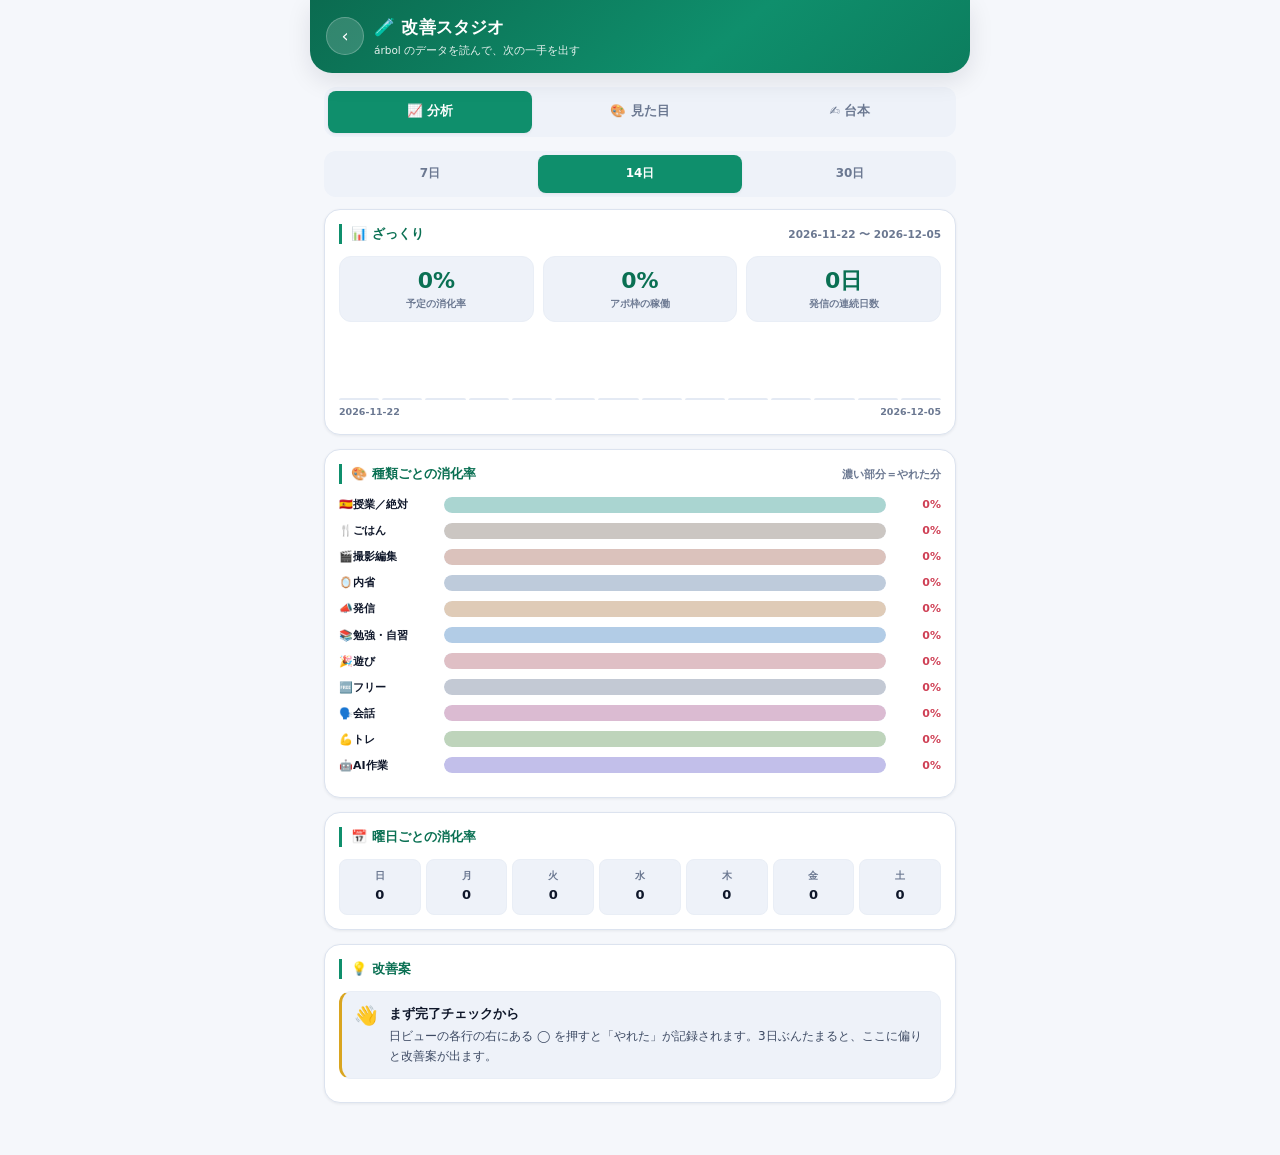
==== commit f25fe2bb: "TAKUHA tree → árbol に改名／読込を「追加」できるようにした - 表示名を árbol に統一（本体・スタジオ・manifest・sw・README）   保存キー takuha_s" ====
--- a/studio/index.html
+++ b/studio/index.html
@@ -10,7 +10,7 @@
 <meta name="apple-mobile-web-app-title" content="tree Studio">
 <link rel="apple-touch-icon" href="../icons/icon-180.png">
 <link rel="icon" type="image/png" sizes="192x192" href="../icons/icon-192.png">
-<title>改善スタジオ ｜ TAKUHA tree</title>
+<title>改善スタジオ ｜ árbol</title>
 <link rel="stylesheet" href="../theme.css">
 <style>
   .topbar{position:sticky;top:0;z-index:30;overflow:hidden;color:#fff;
@@ -123,6 +123,13 @@
   .btnrow{display:flex;gap:9px;flex-wrap:wrap}
   .btnrow .btn{flex:1;min-width:120px}
 
+  .warn{margin-top:12px;font-size:11.5px;line-height:1.8;color:var(--warn-ink);
+    background:var(--warn-bg);border-left:3px solid var(--warn-line);
+    padding:11px 13px;border-radius:var(--r-md)}
+  .btn[disabled]{opacity:.55;cursor:default}
+  .aistate{font-size:12.5px;font-weight:800;color:var(--mut);padding:14px 2px;line-height:1.8}
+  .aistate.bad{color:var(--jp)}
+
   .out{background:var(--surface-2);border:1px solid var(--line-soft);border-radius:var(--r-md);
     padding:13px;font-size:13px;line-height:1.85;white-space:pre-wrap;word-break:break-word;
     -webkit-user-select:text;user-select:text;margin-bottom:10px}
@@ -144,7 +151,7 @@
       <a class="back" href="../" aria-label="カレンダーに戻る">‹</a>
       <div>
         <h1>🧪 改善スタジオ</h1>
-        <div class="sub">TAKUHA tree のデータを読んで、次の一手を出す</div>
+        <div class="sub">árbol のデータを読んで、次の一手を出す</div>
       </div>
     </div>
   </header>
@@ -210,7 +217,7 @@
     <div class="card">
       <h2>👀 プレビュー<span class="badge">保存はすぐ反映</span></h2>
       <div class="pv">
-        <div class="pvtop"><b>🌳 TAKUHA tree</b><span>🇬🇹⇄🇯🇵 15h ／ 今の色の見え方</span></div>
+        <div class="pvtop"><b>🌳 árbol</b><span>🇬🇹⇄🇯🇵 15h ／ 今の色の見え方</span></div>
         <div class="pvbody">
           <div class="pvcell">15<br><span style="color:var(--mut);font-weight:700">🇪🇸授業</span></div>
           <div class="pvcell" style="border-color:var(--line)">16<br><span style="color:var(--mut);font-weight:700">📚自習</span></div>
@@ -232,11 +239,30 @@
       <label class="fldlab" for="scMemo">その日あったこと・言いたいこと（任意）</label>
       <textarea class="field" id="scMemo" placeholder="例: 市場で値切れた／先生に発音褒められた／雨で予定が全部ずれた"></textarea>
       <div class="btnrow" style="margin-top:11px">
-        <button class="btn primary" onclick="genScript()">✍️ 台本をつくる</button>
+        <button class="btn primary" id="btnAI" onclick="genAI()">✨ AIで書く</button>
+        <button class="btn" id="btnTpl" onclick="genScript()">✍️ 定型でつくる</button>
         <button class="btn" onclick="genScript(true)">🔀 別の案</button>
       </div>
     </div>
     <div id="scOut"></div>
+
+    <div class="card">
+      <h2>🔑 AIで書く（任意）<span class="badge" id="keyState">未設定</span></h2>
+      <label class="fldlab" for="apiKey">Anthropic API キー</label>
+      <input class="field" type="password" id="apiKey" placeholder="sk-ant-..."
+        autocomplete="off" autocapitalize="off" spellcheck="false">
+      <div class="btnrow" style="margin-top:9px">
+        <button class="btn primary" onclick="saveKey()">保存</button>
+        <button class="btn" onclick="clearKey()">削除</button>
+      </div>
+      <div class="warn">
+        キーは<b>この端末のブラウザだけ</b>に保存されます。書き出しファイルにも GitHub にも入りません。
+        ただしブラウザに置いている以上、端末を他人が触れる状況では抜き取られます。
+        使わない期間は削除しておくのが安全です。<br>
+        「AIで書く」を押すと、<b>その日の時間割とメモが Anthropic に送信されます</b>。
+        アポのお客さんの名前は送りません。
+      </div>
+    </div>
   </section>
 
 </div>
@@ -522,43 +548,210 @@
     bullets:cuts.map(c=>`・${m2hm(c.g)} ${c.ct}`).join('\n'),
   };
 }
-function genScript(next){
-  if(next)variant++;
+/* 画面への描画は定型でもAIでも同じ。r = {hook, cuts[], cap, es, tags} */
+function renderScript(d,r,source){
+  const cutList=r.cuts.length
+    ? r.cuts.map((c,i)=>`${i+1}. ${c}`).join('\n')
+    : 'この日はまだ予定が入っていません。カレンダー側で予定を足すと、構成もそれに合わせて出ます。';
+  window.__full=`【フック】${r.hook}\n\n【構成】\n${cutList}\n\n【キャプション】\n${r.cap}\n\n【スペイン語】\n${r.es}\n\n${r.tags}`;
+  const ai=source==='ai';
+  document.getElementById('scOut').innerHTML=`
+    <div class="card">
+      <h2>🎣 フック（最初の1秒）<span class="badge">${ai?'✨ AI':'✍️ 定型'} ・ ${d.md} (${d.wk})</span></h2>
+      <div class="out">${esc(r.hook)}</div>
+      <div class="outlab">構成（${r.cuts.length}カット）</div>
+      <div class="out">${esc(cutList)}</div>
+    </div>
+    <div class="card">
+      <h2>✍️ キャプション</h2>
+      <div class="outlab">日本語</div><div class="out">${esc(r.cap)}</div>
+      <div class="outlab">ESPAÑOL</div><div class="out">${esc(r.es)}</div>
+      <div class="outlab">ハッシュタグ</div><div class="out">${esc(r.tags)}</div>
+      <div class="btnrow">
+        <button class="btn primary" onclick="copyAll()">📋 まとめてコピー</button>
+        <button class="btn" onclick="${ai?'genAI()':'genScript(true)'}">🔀 別の案</button>
+      </div>
+    </div>
+    <div class="empty" style="text-align:left">
+      ${ai ? 'AI が書いた下書きです。事実とニュアンスは自分で確かめてから出してください。'
+           : '文面はその日の時間割から組んだ下書きです。出す前に自分の言葉に直してください。'}
+    </div>`;
+}
+
+/* 入力欄の読み取りは定型もAIも同じ入口を通す */
+function readForm(){
   const ds=document.getElementById('scDate').value||todayStr();
   const arr=document.getElementById('scArr').value;
   const memo=document.getElementById('scMemo').value;
   if(arr!==(DB.prefs.arrival||'')){DB.prefs.arrival=arr;save();}
-  const d=scriptData(ds,memo,arr);
-  const hook=HOOKS[variant%HOOKS.length](d);
-  const cap=CAPS[variant%CAPS.length](d);
-  const es=CAPS_ES[variant%CAPS_ES.length](d);
-  const tags=[...new Set([...TAGS_BASE,...d.cuts.flatMap(c=>TAGS_BY_CAT[c.cat]||[])])].join(' ');
-  const cutList=d.cuts.length
-    ? d.cuts.map((c,i)=>
-        `${i+1}. [${m2hm(c.g)} 現地 / JP ${m2hm(gt2jp(c.g))}] ${catOf(c.cat).e} ${c.ct}`).join('\n')
-    : 'この日はまだ予定が入っていません。カレンダー側で予定を足すと、構成もそれに合わせて出ます。';
-  const full=`【フック】${hook}\n\n【構成】\n${cutList}\n\n【キャプション】\n${cap}\n\n【スペイン語】\n${es}\n\n${tags}`;
-  document.getElementById('scOut').innerHTML=`
-    <div class="card">
-      <h2>🎣 フック（最初の1秒）<span class="badge">${d.md} (${d.wk})</span></h2>
-      <div class="out">${esc(hook)}</div>
-      <div class="outlab">構成（${d.cuts.length}カット）</div>
-      <div class="out">${esc(cutList)}</div>
-    </div>
-    <div class="card">
-      <h2>✍️ キャプション</h2>
-      <div class="outlab">日本語</div><div class="out">${esc(cap)}</div>
-      <div class="outlab">ESPAÑOL</div><div class="out">${esc(es)}</div>
-      <div class="outlab">ハッシュタグ</div><div class="out">${esc(tags)}</div>
-      <div class="btnrow">
-        <button class="btn primary" onclick='copyAll()'>📋 まとめてコピー</button>
-        <button class="btn" onclick="genScript(true)">🔀 別の案</button>
-      </div>
-    </div>
-    <div class="empty" style="text-align:left">
-      文面はその日の時間割から組んだ下書きです。出す前に自分の言葉に直してください。
-    </div>`;
-  window.__full=full;
+  return {ds,memo,d:scriptData(ds,memo,arr)};
+}
+
+function genScript(next){
+  if(next)variant++;
+  const {d}=readForm();
+  renderScript(d,{
+    hook:HOOKS[variant%HOOKS.length](d),
+    cuts:d.cuts.map(c=>`[${m2hm(c.g)} 現地 / JP ${m2hm(gt2jp(c.g))}] ${catOf(c.cat).e} ${c.ct}`),
+    cap:CAPS[variant%CAPS.length](d),
+    es:CAPS_ES[variant%CAPS_ES.length](d),
+    tags:[...new Set([...TAGS_BASE,...d.cuts.flatMap(c=>TAGS_BY_CAT[c.cat]||[])])].join(' '),
+  },'tpl');
+}
+
+/* ============================================================
+   AI で書く — Claude API をブラウザから直接呼ぶ
+   キーは DB とは別の場所に置く。DB に入れると書き出しファイルに混ざり、
+   バックアップを誰かに渡した時点でキーごと渡ることになる。
+   ============================================================ */
+const KEY_STORE='takuha_tree_api_key';
+const getKey=()=>{try{return localStorage.getItem(KEY_STORE)||'';}catch(_){return '';}};
+function syncKey(){
+  const has=!!getKey();
+  const st=document.getElementById('keyState');
+  if(st)st.textContent=has?'設定済み':'未設定';
+  const ai=document.getElementById('btnAI'),tpl=document.getElementById('btnTpl');
+  if(ai){ai.disabled=!has;ai.classList.toggle('primary',has);}
+  if(tpl)tpl.classList.toggle('primary',!has);
+}
+function saveKey(){
+  const el=document.getElementById('apiKey');
+  const v=el.value.trim();
+  if(!v){toast('キーを貼り付けてね');return;}
+  try{localStorage.setItem(KEY_STORE,v);}catch(_){toast('保存できませんでした');return;}
+  el.value='';syncKey();toast('キーを保存しました');
+}
+function clearKey(){
+  try{localStorage.removeItem(KEY_STORE);}catch(_){}
+  const el=document.getElementById('apiKey');if(el)el.value='';
+  syncKey();toast('キーを削除しました');
+}
+
+const MODEL='claude-opus-5';
+const SCRIPT_SCHEMA={
+  type:'object',
+  properties:{
+    hook:{type:'string',description:'最初の1秒で指を止めるための1文'},
+    cuts:{type:'array',description:'3〜5カットの構成',items:{
+      type:'object',
+      properties:{
+        time:{type:'string',description:'現地時刻 HH:MM'},
+        shot:{type:'string',description:'そのカットで何を写すかを1行で'},
+      },
+      required:['time','shot'],additionalProperties:false}},
+    caption_ja:{type:'string',description:'日本語キャプション 120〜200字'},
+    caption_es:{type:'string',description:'スペイン語キャプション 40〜80語'},
+    hashtags:{type:'array',description:'8〜14個',items:{type:'string'}},
+  },
+  required:['hook','cuts','caption_ja','caption_es','hashtags'],
+  additionalProperties:false,
+};
+const SYS=`あなたはリール制作のパートナー。書き手はグアテマラ在住の日本人で、スペイン語を学びながら日本のフォロワーに向けて発信している。日本とは15時間の時差がある（日本が先行）。
+
+書き方の決まり:
+- フックは1文、15〜25字。煽らない、盛らない。その日の具体を1つ入れる。
+- 構成は3〜5カット。各カットは現地時刻と「何を写すか」を1行で。
+- 日本語キャプションは120〜200字。本人の一人称で、結論から書く。
+- スペイン語キャプションは40〜80語。日本語の直訳ではなく、現地の人が読んで自然な文にする。日本語は1文字も混ぜない。
+- ハッシュタグは8〜14個。日本語とスペイン語を混ぜる。
+- 与えられた時間割とメモに書かれていることだけで書く。ないことを足さない。
+- 説明・前置き・補足は書かない。指定された項目だけを返す。`;
+
+/* 送るのは時間割とメモだけ。アポはお客さんの名前を出さず本数だけにする。 */
+function aiPrompt(d,ds){
+  const rows=timeline(dayType(ds)).map(r=>({g:r.g,t:clean(r.t)}));
+  (DB.events[ds]||[]).forEach(e=>rows.push({g:e.gt,t:clean(e.title)}));
+  rows.sort((a,b)=>a.g-b.g);
+  const apo=Object.keys(DB.appts[ds]||{}).length;
+  const L=[`日付: ${ds}（${d.wk}曜 / ${d.wkEs}）`];
+  if(d.nth)L.push(`グアテマラ${d.nth}日目`);
+  L.push(`その日の型: ${d.typeName}`);
+  L.push(`起きている時間: 現地 ${d.gtSpan} ／ 日本時間 ${d.jpSpan}`);
+  if(apo)L.push(`日本のお客さんとのアポ: ${apo}本（相手が誰かは伏せる）`);
+  L.push('','その日の時間割（現地時刻）:');
+  rows.forEach(r=>L.push(`- ${m2hm(r.g)} ${r.t}`));
+  if(d.memo)L.push('','本人のメモ:',d.memo);
+  L.push('','この日のリールの台本を作って。');
+  return L.join('\n');
+}
+
+function httpMsg(status,detail){
+  if(status===401||status===403)return 'APIキーが違うか、権限がありません。設定を見直してください。';
+  if(status===429)return 'リクエストが多すぎます。少し待ってからもう一度。';
+  if(status>=500)return 'Anthropic 側が混み合っています。少し待ってからもう一度。';
+  return `エラー（${status}）${detail?'：'+detail:''}`;
+}
+async function callClaude(userText,signal){
+  let res;
+  try{
+    res=await fetch('https://api.anthropic.com/v1/messages',{
+      method:'POST',signal,
+      headers:{
+        'content-type':'application/json',
+        'x-api-key':getKey(),
+        'anthropic-version':'2023-06-01',
+        /* ブラウザから直接叩くための明示的な opt-in。これが無いと CORS で弾かれる。 */
+        'anthropic-dangerous-direct-browser-access':'true',
+      },
+      body:JSON.stringify({
+        model:MODEL,
+        /* Opus 5 は thinking が既定でON。max_tokens は thinking と本文の合計に
+           かかる上限なので、本文が短くても余裕を持たせる。 */
+        max_tokens:8000,
+        system:SYS,
+        output_config:{effort:'medium',format:{type:'json_schema',schema:SCRIPT_SCHEMA}},
+        messages:[{role:'user',content:userText}],
+      }),
+    });
+  }catch(e){
+    if(e.name==='AbortError')throw e;
+    throw new Error('つながりませんでした。通信状況とキーを確かめてください。');
+  }
+  if(!res.ok){
+    let detail='';
+    try{const j=await res.json();detail=(j.error&&j.error.message)||'';}catch(_){}
+    throw new Error(httpMsg(res.status,detail));
+  }
+  const data=await res.json();
+  if(data.stop_reason==='refusal')
+    throw new Error('内容が安全フィルタに引っかかりました。メモの書き方を変えて試してください。');
+  if(data.stop_reason==='max_tokens')
+    throw new Error('出力が途中で切れました。メモを短くして試してください。');
+  const text=(data.content||[]).filter(b=>b.type==='text').map(b=>b.text).join('');
+  try{return JSON.parse(text);}
+  catch(_){throw new Error('返ってきた形が読めませんでした。もう一度試してください。');}
+}
+
+let aiBusy=false;
+async function genAI(){
+  if(aiBusy)return;
+  if(!getKey()){toast('先に API キーを保存してね');return;}
+  const {ds,d}=readForm();
+  const btn=document.getElementById('btnAI');
+  aiBusy=true;btn.disabled=true;btn.textContent='✨ 書いています…';
+  document.getElementById('scOut').innerHTML=
+    '<div class="card"><div class="aistate">✨ Claude が書いています…</div></div>';
+  const ac=new AbortController();
+  const timer=setTimeout(()=>ac.abort(),150000);
+  try{
+    const r=await callClaude(aiPrompt(d,ds),ac.signal);
+    renderScript(d,{
+      hook:String(r.hook||'').trim(),
+      cuts:(r.cuts||[]).map(c=>`[${c.time} 現地] ${c.shot}`),
+      cap:String(r.caption_ja||'').trim(),
+      es:String(r.caption_es||'').trim(),
+      tags:(r.hashtags||[]).map(t=>String(t).startsWith('#')?t:'#'+t).join(' '),
+    },'ai');
+  }catch(e){
+    const msg=e.name==='AbortError'
+      ? '時間がかかりすぎたので中断しました。もう一度試してください。'
+      : (e.message||'うまくいきませんでした。');
+    document.getElementById('scOut').innerHTML=
+      `<div class="card"><div class="aistate bad">⚠️ ${esc(msg)}</div>
+        <div class="btnrow"><button class="btn" onclick="genScript()">✍️ 定型でつくる</button></div></div>`;
+  }finally{
+    clearTimeout(timer);aiBusy=false;btn.disabled=false;btn.textContent='✨ AIで書く';
+  }
 }
 function copyAll(){
   const t=window.__full||'';
@@ -581,7 +774,7 @@
 applyAppearance();
 document.getElementById('scDate').value=todayStr();
 if(DB.prefs.arrival)document.getElementById('scArr').value=DB.prefs.arrival;
-renderAnalysis();syncLook();
+renderAnalysis();syncLook();syncKey();
 /* 本体タブで予定を足したら、こちらの集計も追従させる */
 addEventListener('storage',e=>{if(e.key===KEY){reloadDB();applyAppearance();renderAnalysis();syncLook();}});
 </script>
--- a/theme.css
+++ b/theme.css
@@ -1,5 +1,5 @@
 /* ============================================================
-   TAKUHA tree — design tokens & base
+   árbol — design tokens & base
    本体と改善スタジオが共有する。色を変えるならここ1か所。
    ============================================================ */
 /* ============================================================
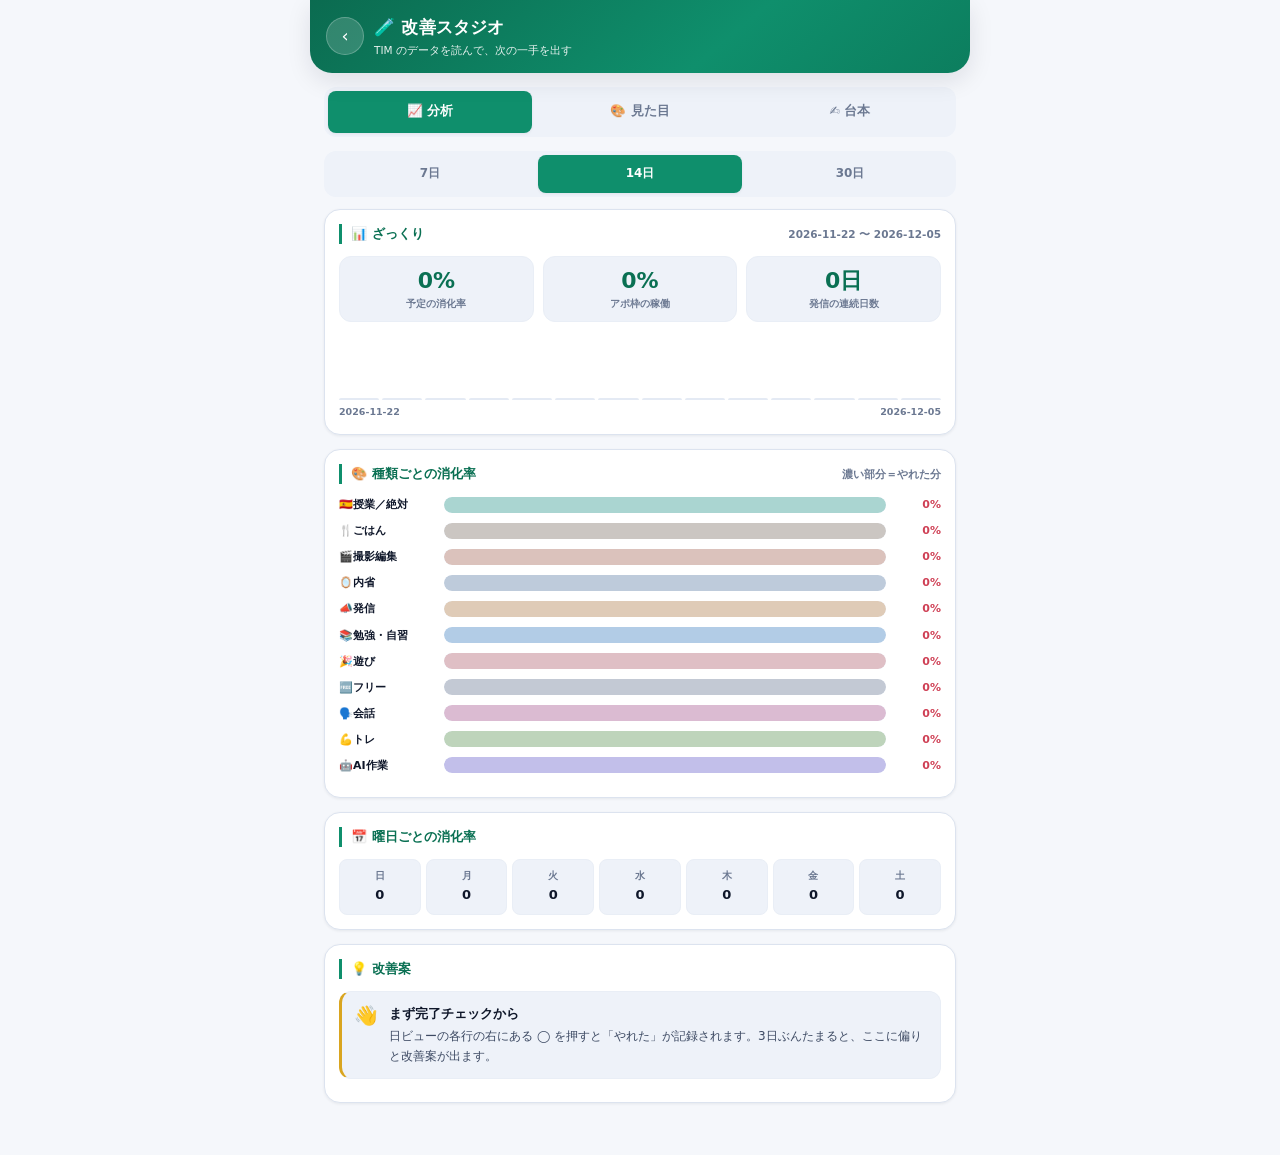
==== commit 9496bf07: "árbol → TIM に改名(time is money)。ロゴを🌳から⏱️に、キャッシュversionもtim-v1に更新" ====
--- a/studio/index.html
+++ b/studio/index.html
@@ -7,10 +7,10 @@
 <meta name="theme-color" content="#f6f8fb" media="(prefers-color-scheme:light)">
 <meta name="apple-mobile-web-app-capable" content="yes">
 <meta name="mobile-web-app-capable" content="yes">
-<meta name="apple-mobile-web-app-title" content="tree Studio">
+<meta name="apple-mobile-web-app-title" content="TIM Studio">
 <link rel="apple-touch-icon" href="../icons/icon-180.png">
 <link rel="icon" type="image/png" sizes="192x192" href="../icons/icon-192.png">
-<title>改善スタジオ ｜ árbol</title>
+<title>改善スタジオ ｜ TIM</title>
 <link rel="stylesheet" href="../theme.css">
 <style>
   .topbar{position:sticky;top:0;z-index:30;overflow:hidden;color:#fff;
@@ -151,7 +151,7 @@
       <a class="back" href="../" aria-label="カレンダーに戻る">‹</a>
       <div>
         <h1>🧪 改善スタジオ</h1>
-        <div class="sub">árbol のデータを読んで、次の一手を出す</div>
+        <div class="sub">TIM のデータを読んで、次の一手を出す</div>
       </div>
     </div>
   </header>
@@ -217,7 +217,7 @@
     <div class="card">
       <h2>👀 プレビュー<span class="badge">保存はすぐ反映</span></h2>
       <div class="pv">
-        <div class="pvtop"><b>🌳 árbol</b><span>🇬🇹⇄🇯🇵 15h ／ 今の色の見え方</span></div>
+        <div class="pvtop"><b>⏱️ TIM</b><span>🇬🇹⇄🇯🇵 15h ／ 今の色の見え方</span></div>
         <div class="pvbody">
           <div class="pvcell">15<br><span style="color:var(--mut);font-weight:700">🇪🇸授業</span></div>
           <div class="pvcell" style="border-color:var(--line)">16<br><span style="color:var(--mut);font-weight:700">📚自習</span></div>
--- a/theme.css
+++ b/theme.css
@@ -1,5 +1,5 @@
 /* ============================================================
-   árbol — design tokens & base
+   TIM — design tokens & base
    本体と改善スタジオが共有する。色を変えるならここ1か所。
    ============================================================ */
 /* ============================================================
